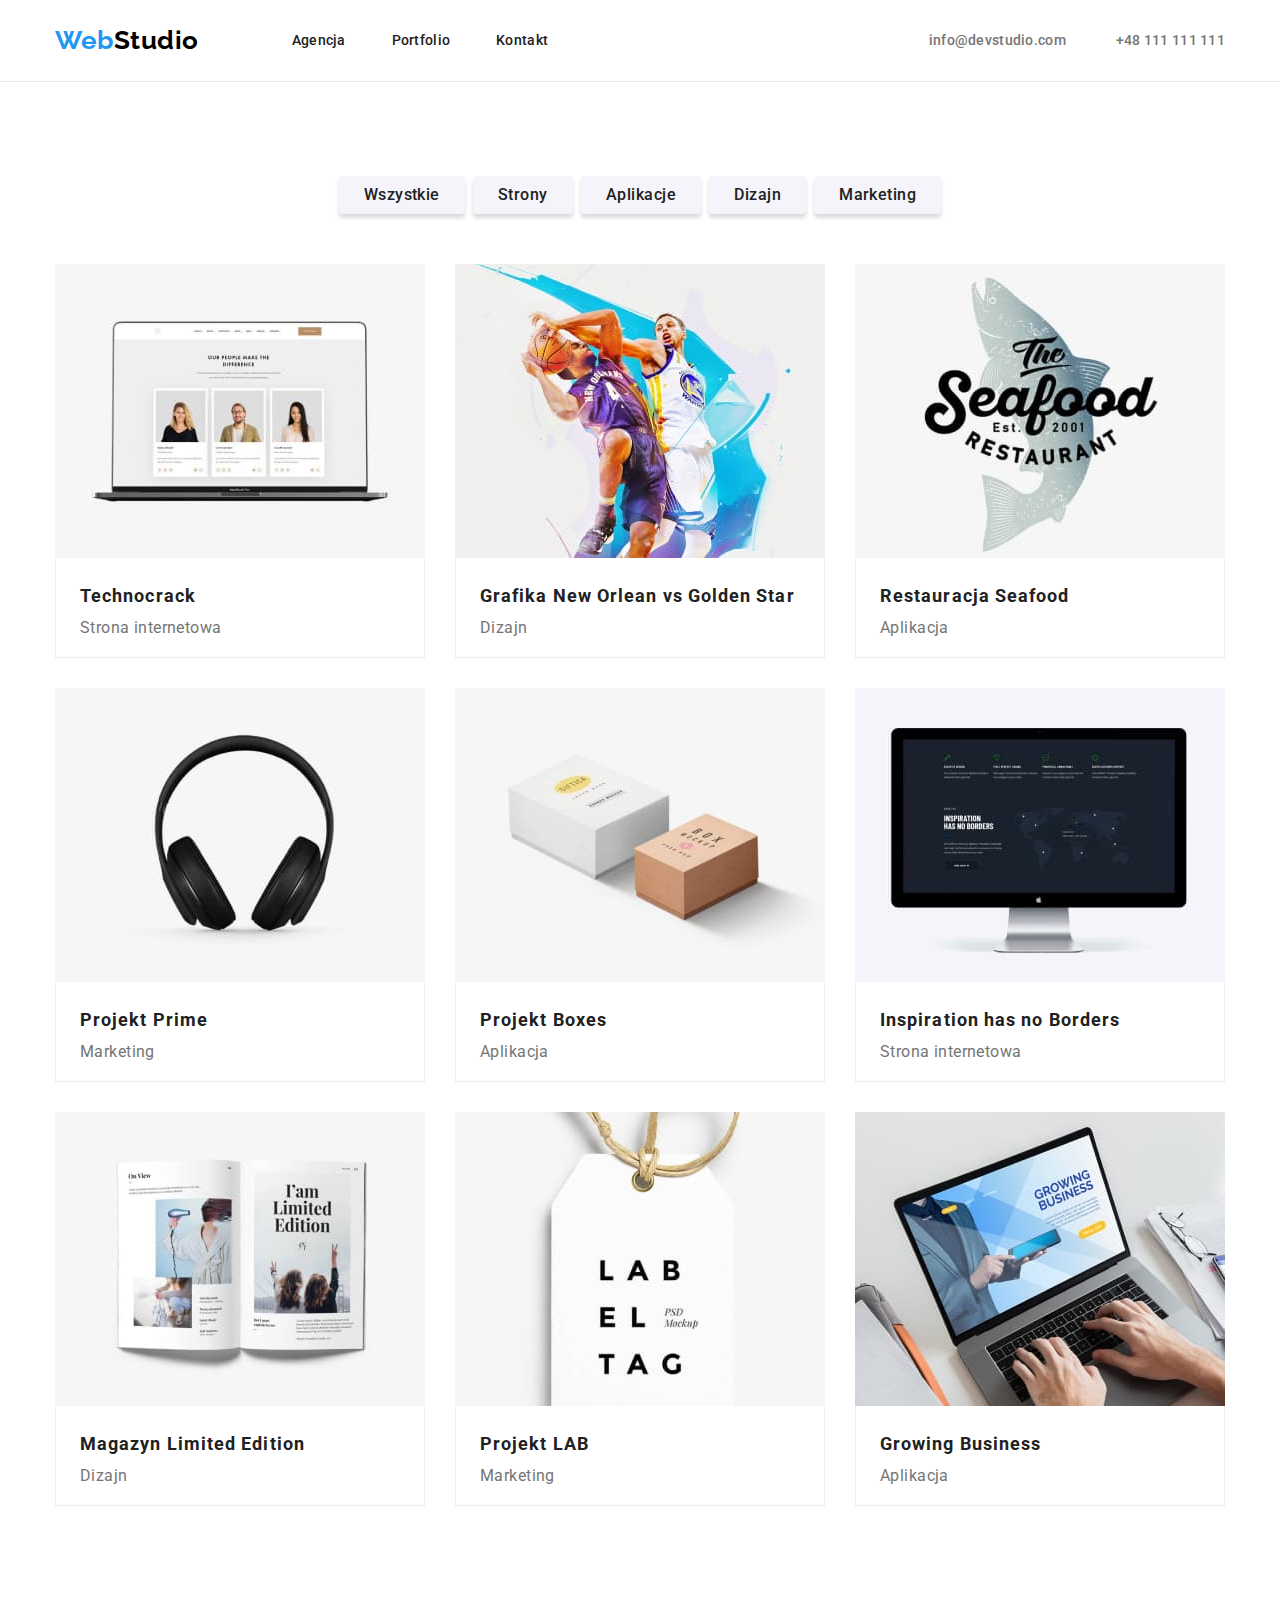
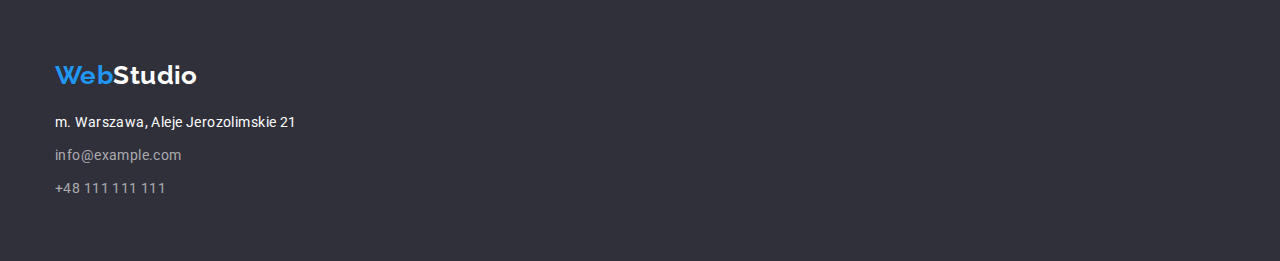
==== portfolio.html @ 5e7fc3d8 "Initial commit" ====
<!DOCTYPE html>
<html lang="en">
  <head>
    <meta charset="UTF-8" />
    <meta http-equiv="X-UA-Compatible" content="IE=edge" />
    <meta name="viewport" content="width=device-width, initial-scale=1.0" />
    <title>Document</title>
    <link
      rel="stylesheet"
      href="https://cdnjs.cloudflare.com/ajax/libs/modern-normalize/2.0.0/modern-normalize.min.css"
      integrity="sha512-4xo8blKMVCiXpTaLzQSLSw3KFOVPWhm/TRtuPVc4WG6kUgjH6J03IBuG7JZPkcWMxJ5huwaBpOpnwYElP/m6wg=="
      crossorigin="anonymous"
      referrerpolicy="no-referrer"
    />
    <link rel="stylesheet" href="./css/styles.css" />
    <link rel="preconnect" href="https://fonts.googleapis.com" />
    <link rel="preconnect" href="https://fonts.gstatic.com" crossorigin />
    <link
      href="https://fonts.googleapis.com/css2?family=Raleway:wght@700&family=Roboto:wght@400;500;700;900&display=swap"
      rel="stylesheet"
    />
  </head>
  <header>
    <div class="container wrapper">
      <nav class="nav">
        <a class="menu-links-web" href="./index.html"
          >Web<span class="menu-links-studio">Studio</span></a
        >
        <ul class="nav-links">
          <li>
            <a class="menu-links" href="./index.html">Agencja</a>
          </li>

          <li><a class="menu-links" href="./portfolio.html">Portfolio</a></li>
          <li><a class="menu-links" href="#">Kontakt</a></li>
        </ul>
      </nav>
      <div class="contact-links">
        <a class="menu-links-mail" href="mailto:info@devstudio.com"
          >info@devstudio.com</a
        >
        <a class="menu-links-phone" href="+48111111111">+48 111 111 111</a>
      </div>
    </div>
  </header>
  <body>
    <main>
      <section class="portfolio-section-position">
        <div class="container">
          <ul class="button-portfolio-position">
            <li>
              <button
                type="button"
                class="button-portfolio button-portfolio-text"
              >
                Wszystkie
              </button>
            </li>
            <li>
              <button
                type="button"
                class="button-portfolio button-portfolio-text"
              >
                Strony
              </button>
            </li>
            <li>
              <button
                type="button"
                class="button-portfolio button-portfolio-text"
              >
                Aplikacje
              </button>
            </li>
            <li>
              <button
                type="button"
                class="button-portfolio button-portfolio-text"
              >
                Dizajn
              </button>
            </li>
            <li>
              <button
                type="button"
                class="button-portfolio button-portfolio-text"
              >
                Marketing
              </button>
            </li>
          </ul>

          <ul class="foto-portfolio-position">
            <li>
              <img
                src="images/portfolio/laptop2.jpg"
                alt="laptop with three people on the screen"
                height="294"
                width="370"
              />
              <div class="foto-portfolio-border">
                <h3 class="portfolio-title">Technocrack</h3>
                <p class="team-title">Strona internetowa</p>
              </div>
            </li>

            <li>
              <img
                src="images/portfolio/nba players.jpg"
                alt="two nba players"
                height="294"
                width="370"
              />
              <div class="foto-portfolio-border">
                <h3 class="portfolio-title">
                  Grafika New Orlean vs Golden Star
                </h3>
                <p class="team-title">Dizajn</p>
              </div>
            </li>

            <li>
              <img
                src="images/portfolio/restaurant banner.jpg"
                alt="Seafood restaurant banner"
                height="294"
                width="370"
              />
              <div class="foto-portfolio-border">
                <h3 class="portfolio-title">Restauracja Seafood</h3>
                <p class="team-title">Aplikacja</p>
              </div>
            </li>

            <li>
              <img
                src="images/portfolio/headphones.jpg"
                alt="black headphones"
                height="294"
                width="370"
              />
              <div class="foto-portfolio-border">
                <h3 class="portfolio-title">Projekt Prime</h3>
                <p class="team-title">Marketing</p>
              </div>
            </li>

            <li>
              <img
                src="images/portfolio/boxes.jpg"
                alt="two small boxes"
                height="294"
                width="370"
              />
              <div class="foto-portfolio-border">
                <h3 class="portfolio-title">Projekt Boxes</h3>
                <p class="team-title">Aplikacja</p>
              </div>
            </li>
            <li>
              <img
                src="images/portfolio/monitor.jpg"
                alt="Apple monitor"
                height="294"
                width="370"
              />
              <div class="foto-portfolio-border">
                <h3 class="portfolio-title">Inspiration has no Borders</h3>
                <p class="team-title">Strona internetowa</p>
              </div>
            </li>

            <li>
              <img
                src="images/portfolio/magazine.jpg"
                alt="magazine"
                height="294"
                width="370"
              />
              <div class="foto-portfolio-border">
                <h3 class="portfolio-title">Magazyn Limited Edition</h3>
                <p class="team-title">Dizajn</p>
              </div>
            </li>

            <li>
              <img
                src="images/portfolio/label tag.jpg"
                alt="label tag"
                height="294"
                width="370"
              />
              <div class="foto-portfolio-border">
                <h3 class="portfolio-title">Projekt LAB</h3>
                <p class="team-title">Marketing</p>
              </div>
            </li>

            <li>
              <img
                src="images/portfolio/laptop.jpg"
                alt="hands on laptop keyboard"
                height="294"
                width="370"
              />
              <div class="foto-portfolio-border">
                <h3 class="portfolio-title">Growing Business</h3>
                <p class="team-title">Aplikacja</p>
              </div>
            </li>
          </ul>
        </div>
      </section>
    </main>
    <footer class="footer">
      <div class="container">
        <a href="./index.html" class="footer-links-web"
          ><span>Web</span><span class="footer-links-studio">Studio</span></a
        >

        <address style="margin-top: 20px">
          <ul>
            <li class="footer-address-position">
              <a
                class="footer-links-address"
                href="https://goo.gl/maps/C1Bpa69maWxQz2SX8"
                target="_blank"
                >m. Warszawa, Aleje Jerozolimskie 21</a
              >
            </li>

            <li class="footer-address-position">
              <a class="footer-links-mail" href="mailto:info@example.com"
                >info@example.com</a
              >
            </li>
            <li class="footer-address-position">
              <a class="footer-links-phone" href="tel:+48111111111"
                >+48 111 111 111</a
              >
            </li>
          </ul>
        </address>
      </div>
    </footer>
  </body>
</html>
---- css/styles.css ----
* {
  box-sizing: border-box;

  margin: 0;
  padding: 0;
}

:root {
  --background-color: #ffffff;
  --background-color-header: #2f303a;
  --background-color-team: #f5f4fa;
  --color-text-first: #212121;
  --color-text-second: #757575;
  --color-text-third: #ffffff;
  --color-link-first: #2196f3;
  --color-link-second: #000000;
  --color-helper-text: #8e8f99;
  --border-color: #ececec;
  --border-color-2: #eeeeee;
  --footer-text-color: rgba(255, 255, 255, 0.6);
  --font-primary: Roboto, sans-serif;
  --font-secondary: Raleway, sans-serif;
}
body {
  background-color: var(--background-color);
  font-family: var(--font-primary);
  font-size: 14px;
  color: var(--font-primary);
  letter-spacing: 0.03em;
}
header {
  border-bottom: solid 1px;
  border-color: var(--border-color);
}
h1,
h2,
h3,
h4,
h5,
h6,
p {
  margin: 0;
}
a {
  text-decoration: none;
  font-style: normal;
}
ul {
  list-style: none;
  padding-left: 0;
  margin: 0;
}

.menu-links-web {
  font-family: var(--font-secondary);
  font-weight: 700;
  font-size: 26px;
  line-height: 1.2;
  letter-spacing: 0.02em;

  color: var(--color-link-first);
}

.menu-links-studio {
  letter-spacing: 0.02em;
  color: var(--color-link-second);
}
.menu-links {
  font-weight: 500;
  font-size: 14px;
  line-height: 1.14;
  letter-spacing: 0.02em;
  color: var(--color-text-first);
}
.menu-links:focus,
.menu-links:hover {
  color: var(--color-link-first);
}

.menu-links-mail {
  font-weight: 500;
  font-size: 14px;
  line-height: 1.14;
  letter-spacing: 0.02em;

  color: var(--color-text-second);
}
.menu-links-mail:hover,
.menu-links-mail:focus {
  color: var(--color-link-first);
}
.menu-links-phone {
  font-weight: 500;
  font-size: 14px;
  line-height: 1.14;
  letter-spacing: 0.02em;

  color: var(--color-text-second);
}
.menu-links-phone:focus,
.menu-links-phone:hover {
  color: var(--color-link-first);
}
.header-main {
  background: var(--background-color-header);
  padding: 200px 0;
  text-align: center;
}
.team-section-background {
  background: var(--background-color-team);
}
.header-h1 {
  font-weight: 900;
  font-size: 44px;
  line-height: 1.36;
  letter-spacing: 0.06em;
  text-align: center;
  text-transform: uppercase;
  width: 696px;

  margin: 0 auto;
  margin-bottom: 30px;
  color: var(--color-text-third);
}

.button-studio {
  background: var(--color-link-first);
  box-shadow: 0px 4px 4px rgba(0, 0, 0, 0.15);
  font-weight: 700;
  font-size: 16px;
  line-height: 1.88;

  letter-spacing: 0.06em;
  min-width: 200px;
  border: none;
  border-radius: 4px;
  padding: 10px 42px;
  font-family: var(--font-primary);
  color: var(--color-text-third);

  text-align: center;
}
.button-studio-text {
  font-weight: 700;
  font-size: 16px;
  line-height: 1.88;
  letter-spacing: 0.06em;
  font-family: var(--font-primary);
  color: var(--color-text-third);
  cursor: pointer;
  text-align: center;
}

.lorem-section {
  padding-top: 94px;
}
.lorem-list {
  display: flex;
  gap: 30px;
}

.lorem-ipsum-h2 {
  font-weight: 700;
  font-size: 14px;
  line-height: 1.14;
  color: var(--color-text-first);
  letter-spacing: 0.03em;
  margin-bottom: 10px;
}
.lorem-ipsum-text {
  font-weight: 400;
  line-height: 1.7;
  color: var(--color-text-second);
  letter-spacing: 0.03em;
}
.header-h2 {
  font-weight: 700;
  font-size: 36px;
  line-height: 1.19;
  letter-spacing: 0.03em;
  color: var(--color-text-first);

  text-align: center;
  margin-bottom: 50px;
  justify-content: center;
}
.foto-section {
  display: flex;

  gap: 30px;
}

.padding-section {
  padding-top: 94px;
  padding-bottom: 94px;
}
.header-team {
  font-size: 36px;
  line-height: 1.19;
  letter-spacing: 0.03em;
  text-align: center;

  margin-bottom: 50px;
  justify-content: center;
  color: var(--color-text-first);
}
.header-h3 {
  font-family: "Roboto";
  font-style: normal;
  font-weight: 500;
  font-size: 16px;
  line-height: 1.19;
  text-align: center;
  letter-spacing: 0.03em;

  margin-bottom: 10px;
  color: var(--color-text-first);
}
.team-title {
  font-weight: 400;
  font-size: 16px;
  line-height: 1.19;

  color: var(--color-text-second);
}
.team-tittle-padding {
  padding: 30px 0;
}

.foto-team-section {
  text-align: center;
  background-color: var(--background-color);
  box-shadow: 0px 1px 3px rgba(0, 0, 0, 0.12), 0px 1px 1px rgba(0, 0, 0, 0.14),
    0px 2px 1px rgba(0, 0, 0, 0.2);
  border-radius: 0px 0px 4px 4px;
}
.footer {
  background: var(--background-color-header);
  padding: 60px 0;
}

.footer-links-webstudio {
  padding-bottom: 20px;
}
.footer-links-web {
  font-family: var(--font-secondary);

  font-weight: 700;
  font-size: 26px;
  line-height: 1.19;
  color: var(--color-link-first);
}
.footer-links-studio {
  color: var(--color-text-third);
}

.footer-address-block {
  padding-top: 20px;
  padding-bottom: 60px;
}
.footer-address-position:not(:last-child) {
  margin-bottom: 9px;
}
.footer-links-address {
  font-weight: 400;

  line-height: 1.71;

  color: var(--color-text-third);
}
.footer-links-address:focus,
.footer-links-mail {
  font-weight: 400;

  line-height: 1.71;

  color: var(--footer-text-color);
}
.footer-links-mail:focus,
.footer-links-phone {
  font-weight: 400;

  line-height: 1.71;

  color: var(--footer-text-color);
}

/*style dla portfolio*/

.portfolio-title {
  font-family: var(--font-primary);
  font-style: normal;
  font-weight: 700;
  font-size: 18px;
  line-height: 2;
  letter-spacing: 0.06em;
  margin-bottom: 4px;
  color: var(--color-text-first);
}
.portfolio-text {
  font-family: var(--font-primary);
  font-style: normal;
  font-weight: 400;
  font-size: 16px;
  line-height: 1.88;
  letter-spacing: 0.03em;
  color: var(--color-text-second);
}
.button-portfolio {
  background: var(--background-color-team);
  box-shadow: 0px 4px 4px rgba(0, 0, 0, 0.15);
  border-radius: 4px;
  padding: 6px 25px;
  border-style: none;
}
.button-portfolio-text {
  font-weight: 500;
  font-size: 16px;
  line-height: 1.62;
  letter-spacing: 0.03em;
  font-family: var(--font-primary);
  color: var(--color-text-first);
  cursor: pointer;
}
.button-portfolio:focus,
.button-portfolio:hover {
  background: var(--color-link-first);
  color: var(--color-text-third);
  cursor: pointer;
  box-shadow: 0px 3px 1px rgba(0, 0, 0, 0.1), 0px 1px 2px rgba(0, 0, 0, 0.08),
    0px 2px 2px rgba(0, 0, 0, 0.12);
  border-radius: 4px;
}
.button-portfolio-position {
  display: flex;
  gap: 8px;
  justify-content: center;

  margin-bottom: 50px;
}

.foto-portfolio-position {
  display: flex;

  flex-wrap: wrap;
  gap: 30px;
}
.foto-portfolio-border {
  border: solid 1px;
  border-color: var(--border-color-2);
  border-top: 0;
  padding: 20px 24px;
}
.portfolio-section-position {
  padding-top: 94px;
  padding-bottom: 94px;
}

/* Style do układania*/

.container {
  width: 1200px;
  margin: 0 auto;
  padding: 0 15px;
}

.section {
  padding-top: 94px;
  padding-bottom: 94px;
}
.wrapper {
  display: flex;

  align-items: center;
}
.nav {
  align-items: center;
  list-style-type: none;
  gap: 93px;
  display: flex;
  padding-top: 25px;
  padding-bottom: 25px;
}

.nav-links {
  display: flex;
  list-style-type: none;
  justify-content: space-between;
  gap: 46px;
}
.contact-links {
  list-style-type: none;

  display: flex;
  gap: 50px;
  margin-left: auto;
  color: var(--color-text-second);
}
img {
  display: block;
  max-width: 100%;
  height: auto;
}
button {
  display: inline-block;
  cursor: pointer;
  border: none;
  border-radius: 4px;
}
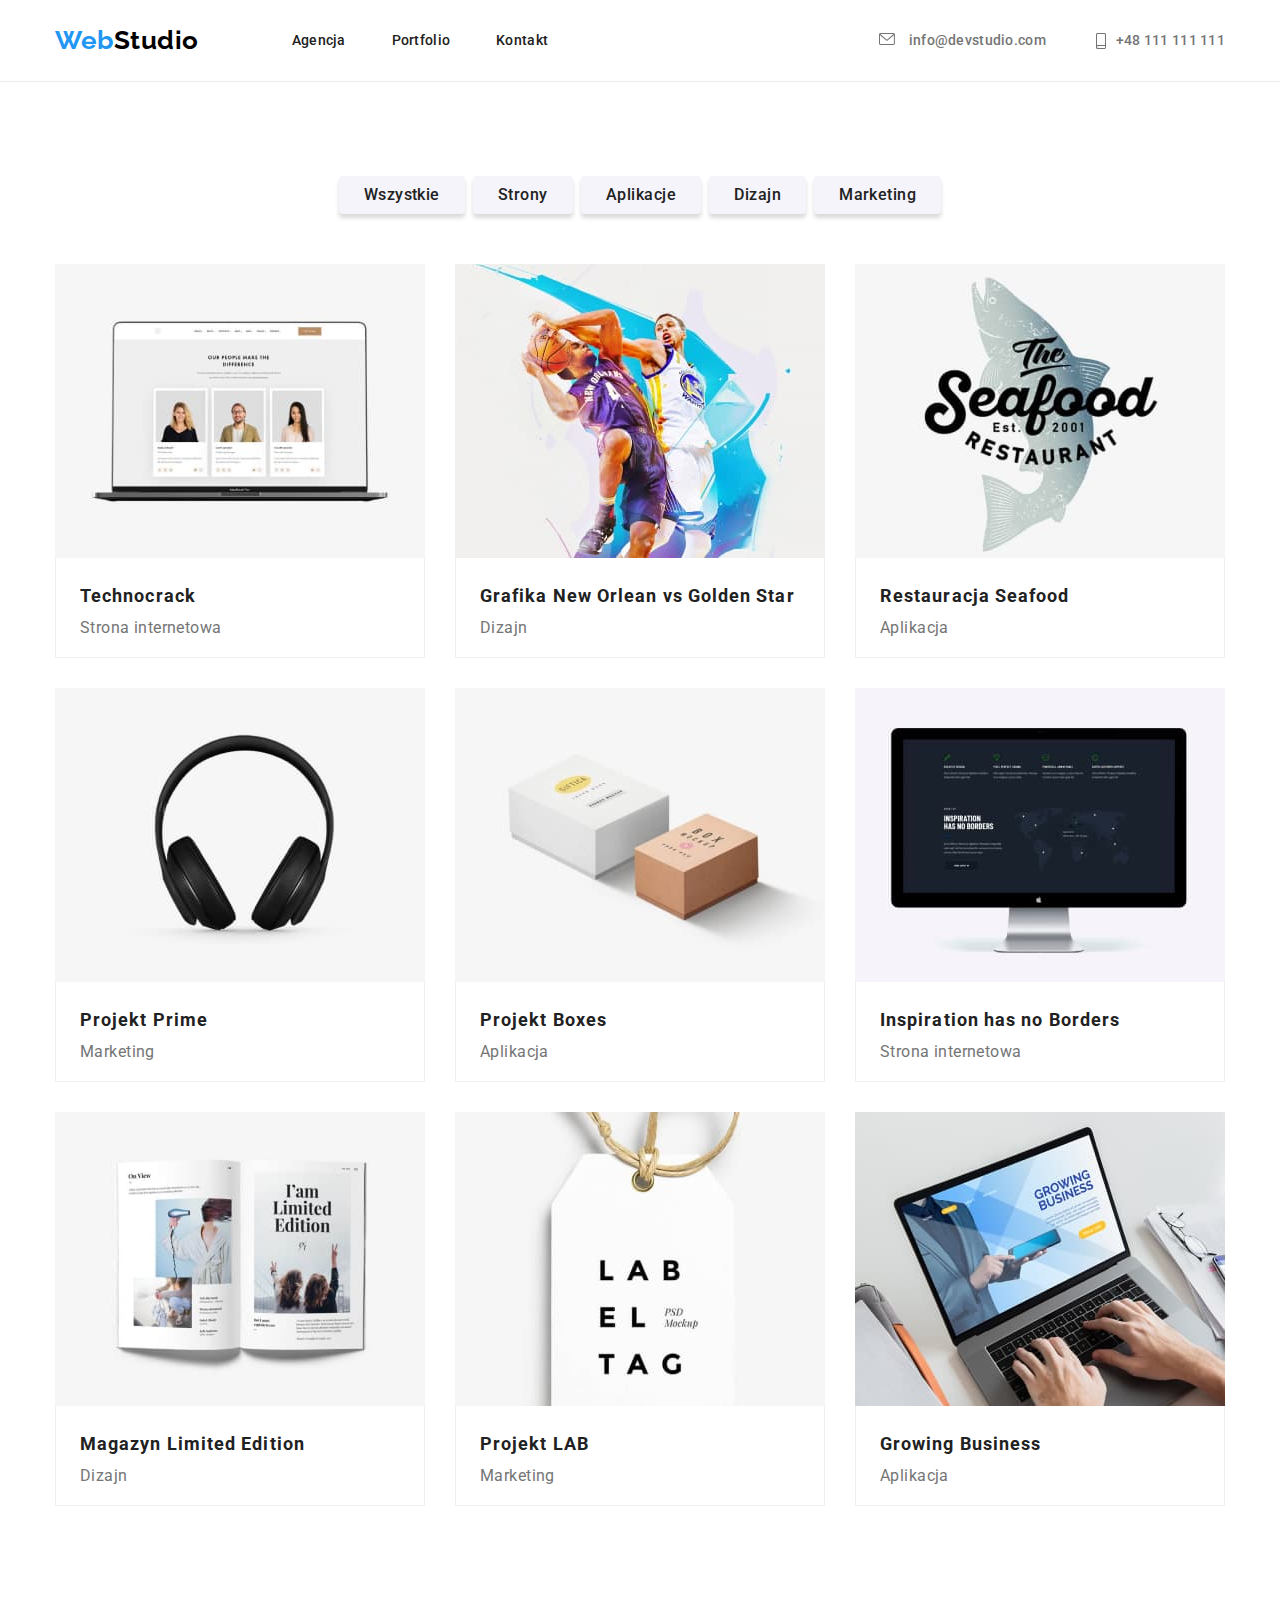
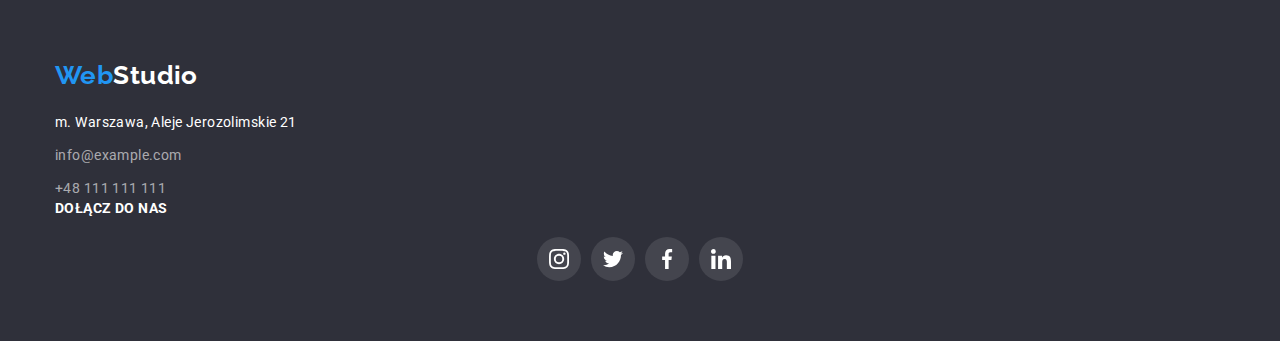
==== commit 8c9dbfe2: "goit-markup-hw-04" ====
--- a/portfolio.html
+++ b/portfolio.html
@@ -36,10 +36,18 @@
         </ul>
       </nav>
       <div class="contact-links">
-        <a class="menu-links-mail" href="mailto:info@devstudio.com"
-          >info@devstudio.com</a
+        <a class="menu-links-mail" href="mailto:info@devstudio.com">
+          <svg class="menu-icon" width="16" height="12">
+            <use href="./images/icons.svg#icon-envelope"></use>
+          </svg>
+          info@devstudio.com</a
         >
-        <a class="menu-links-phone" href="+48111111111">+48 111 111 111</a>
+        <a class="menu-links-phone" href="+48111111111">
+          <svg class="menu-icon" width="10" height="16">
+            <use href="./images/icons.svg#icon-smartphone"></use>
+          </svg>
+          +48 111 111 111</a
+        >
       </div>
     </div>
   </header>
@@ -214,33 +222,69 @@
     </main>
     <footer class="footer">
       <div class="container">
-        <a href="./index.html" class="footer-links-web"
-          ><span>Web</span><span class="footer-links-studio">Studio</span></a
-        >
-
-        <address style="margin-top: 20px">
-          <ul>
-            <li class="footer-address-position">
-              <a
-                class="footer-links-address"
-                href="https://goo.gl/maps/C1Bpa69maWxQz2SX8"
-                target="_blank"
-                >m. Warszawa, Aleje Jerozolimskie 21</a
-              >
-            </li>
-
-            <li class="footer-address-position">
-              <a class="footer-links-mail" href="mailto:info@example.com"
-                >info@example.com</a
-              >
-            </li>
-            <li class="footer-address-position">
-              <a class="footer-links-phone" href="tel:+48111111111"
-                >+48 111 111 111</a
-              >
+        <div>
+          <a href="./index.html" class="footer-links-web"
+            ><span>Web</span><span class="footer-links-studio">Studio</span></a
+          >
+
+          <address style="margin-top: 20px">
+            <ul>
+              <li class="footer-address-position">
+                <a
+                  class="footer-links-address"
+                  href="https://goo.gl/maps/C1Bpa69maWxQz2SX8"
+                  target="_blank"
+                  >m. Warszawa, Aleje Jerozolimskie 21</a
+                >
+              </li>
+
+              <li class="footer-address-position">
+                <a class="footer-links-mail" href="mailto:info@example.com"
+                  >info@example.com</a
+                >
+              </li>
+              <li class="footer-address-position">
+                <a class="footer-links-phone" href="tel:+48111111111"
+                  >+48 111 111 111</a
+                >
+              </li>
+            </ul>
+          </address>
+        </div>
+
+        <div>
+          <h3 class="footer-header-h3">DOŁĄCZ DO NAS</h3>
+          <ul class="footer-joinus">
+            <li class="footer-social-icon-item">
+              <a class="footer-social-link" href="">
+                <svg class="footer-social-icon" width="20" height="20">
+                  <use href="./images/icons.svg#icon-instagram-2"></use>
+                </svg>
+              </a>
+            </li>
+            <li class="footer-social-icon-item">
+              <a class="footer-social-link" href="">
+                <svg class="footer-social-icon" width="20" height="20">
+                  <use href="./images/icons.svg#icon-twitter-1"></use>
+                </svg>
+              </a>
+            </li>
+            <li class="footer-social-icon-item">
+              <a class="footer-social-link" href="">
+                <svg class="footer-social-icon" width="20" height="20">
+                  <use href="./images/icons.svg#icon-facebook-1"></use>
+                </svg>
+              </a>
+            </li>
+            <li class="footer-social-icon-item">
+              <a class="footer-social-link" href="">
+                <svg class="footer-social-icon" width="20" height="20">
+                  <use href="./images/icons.svg#icon-linkedin-1"></use>
+                </svg>
+              </a>
             </li>
           </ul>
-        </address>
+        </div>
       </div>
     </footer>
   </body>
--- a/css/styles.css
+++ b/css/styles.css
@@ -17,10 +17,12 @@
   --color-helper-text: #8e8f99;
   --border-color: #ececec;
   --border-color-2: #eeeeee;
+  --icon-fill-color: #afb1b8;
   --footer-text-color: rgba(255, 255, 255, 0.6);
   --font-primary: Roboto, sans-serif;
   --font-secondary: Raleway, sans-serif;
 }
+
 body {
   background-color: var(--background-color);
   font-family: var(--font-primary);
@@ -94,17 +96,36 @@
   font-size: 14px;
   line-height: 1.14;
   letter-spacing: 0.02em;
-
   color: var(--color-text-second);
+  display: flex;
+  align-items: center;
 }
 .menu-links-phone:focus,
 .menu-links-phone:hover {
   color: var(--color-link-first);
 }
+
+.menu-icon {
+  fill: currentColor;
+  margin-right: 10px;
+}
 .header-main {
   background: var(--background-color-header);
+
+  text-align: center;
+
+  background-image: linear-gradient(
+      to right,
+      rgba(47, 48, 58, 0.4),
+      rgba(47, 48, 58, 0.4)
+    ),
+    url(../images/header-photo.jpg);
+  background-position: center;
+  background-size: cover;
   padding: 200px 0;
-  text-align: center;
+  max-width: 1600px;
+  height: 600px;
+  margin: 0 auto;
 }
 .team-section-background {
   background: var(--background-color-team);
@@ -166,6 +187,7 @@
   color: var(--color-text-first);
   letter-spacing: 0.03em;
   margin-bottom: 10px;
+  margin-top: 30px;
 }
 .lorem-ipsum-text {
   font-weight: 400;
@@ -173,6 +195,16 @@
   color: var(--color-text-second);
   letter-spacing: 0.03em;
 }
+.lorem-ipsum-div-icon {
+  width: 270px;
+  height: 120px;
+  background-color: var(--background-color-team);
+  border-radius: 4px;
+  display: flex;
+  align-items: center;
+  justify-content: center;
+}
+
 .header-h2 {
   font-weight: 700;
   font-size: 36px;
@@ -227,6 +259,38 @@
   padding: 30px 0;
 }
 
+.team-social-media {
+  display: flex;
+  justify-content: center;
+  align-items: center;
+  margin-top: 16px;
+}
+
+.team-social-icon {
+  width: 44px;
+  height: 44px;
+  margin-right: 10px;
+}
+.fteam-social-icon:last-child {
+  margin-right: 0;
+}
+
+.team-social-link {
+  fill: var(--icon-fill-color);
+  width: 100%;
+  height: 100%;
+  display: flex;
+  align-items: center;
+  justify-content: center;
+}
+
+.team-social-link:hover,
+.team-social-link:focus {
+  background-color: var(--color-link-first);
+  border-radius: 50%;
+  fill: var(--color-text-third);
+}
+
 .foto-team-section {
   text-align: center;
   background-color: var(--background-color);
@@ -234,11 +298,67 @@
     0px 2px 1px rgba(0, 0, 0, 0.2);
   border-radius: 0px 0px 4px 4px;
 }
+
+/* Klienci*/
+
+.client-section {
+  padding-top: 94px;
+  padding-bottom: 94px;
+}
+
+.clients-list {
+  display: flex;
+  align-items: center;
+  justify-content: center;
+}
+.header-clients {
+  font-weight: 700;
+  font-size: 36px;
+  line-height: 1.17;
+  text-align: center;
+  letter-spacing: 0.03em;
+  margin-bottom: 50px;
+}
+.client-link {
+  width: 170px;
+  height: 92px;
+  border: 1px solid currentColor;
+  color: var(--icon-fill-color);
+  fill: currentColor;
+  border-radius: 4px;
+  text-align: center;
+  display: flex;
+  align-items: center;
+  justify-content: center;
+}
+.client-item {
+  margin-right: 30px;
+}
+.client-item:last-child {
+  margin-right: 0;
+}
+.client-link:hover,
+.client-link:focus {
+  border-color: var(--color-link-first);
+  fill: var(--color-link-first);
+}
+
+/* Stopka*/
+
 .footer {
   background: var(--background-color-header);
   padding: 60px 0;
 }
 
+.footer-header-h3 {
+  font-weight: 700;
+  font-size: 14px;
+  line-height: 1.14;
+  letter-spacing: 0.03em;
+  text-transform: uppercase;
+
+  color: var(--color-text-third);
+}
 .footer-links-webstudio {
   padding-bottom: 20px;
 }
@@ -253,7 +373,29 @@
 .footer-links-studio {
   color: var(--color-text-third);
 }
-
+.footer-social-link {
+  fill: var(--background-color);
+  background-color: rgba(255, 255, 255, 0.1);
+  border-radius: 50%;
+  width: 100%;
+  height: 100%;
+  display: flex;
+  align-items: center;
+  justify-content: center;
+}
+.footer-social-link:hover,
+.footer-social-link:focus {
+  background-color: var(--color-link-first);
+  border-radius: 50%;
+}
+.footer-social-icon-item {
+  width: 44px;
+  height: 44px;
+  margin-right: 10px;
+}
+.footer-social-icon-item:last-child {
+  margin-right: 0;
+}
 .footer-address-block {
   padding-top: 20px;
   padding-bottom: 60px;
@@ -285,6 +427,20 @@
   color: var(--footer-text-color);
 }
 
+.footer-joinus {
+  margin-top: 20px;
+  display: flex;
+  align-items: center;
+  justify-content: center;
+}
+.footer-social-icon-item {
+  width: 44px;
+  height: 44px;
+  margin-right: 10px;
+}
+.footer-social-icon-item:last-child {
+  margin-right: 0;
+}
 /*style dla portfolio*/
 
 .portfolio-title {
@@ -407,3 +563,21 @@
   border: none;
   border-radius: 4px;
 }
+
+/*nie wiem po co to*/
+
+.visually-hidden {
+  position: absolute;
+  width: 1px;
+  height: 1px;
+  margin: -1px;
+  border: 0;
+  padding: 0;
+
+  white-space: nowrap;
+  clip-path: inset(100%);
+  clip: rect(0 0 0 0);
+  overflow: hidden;
+}
+
+/* */
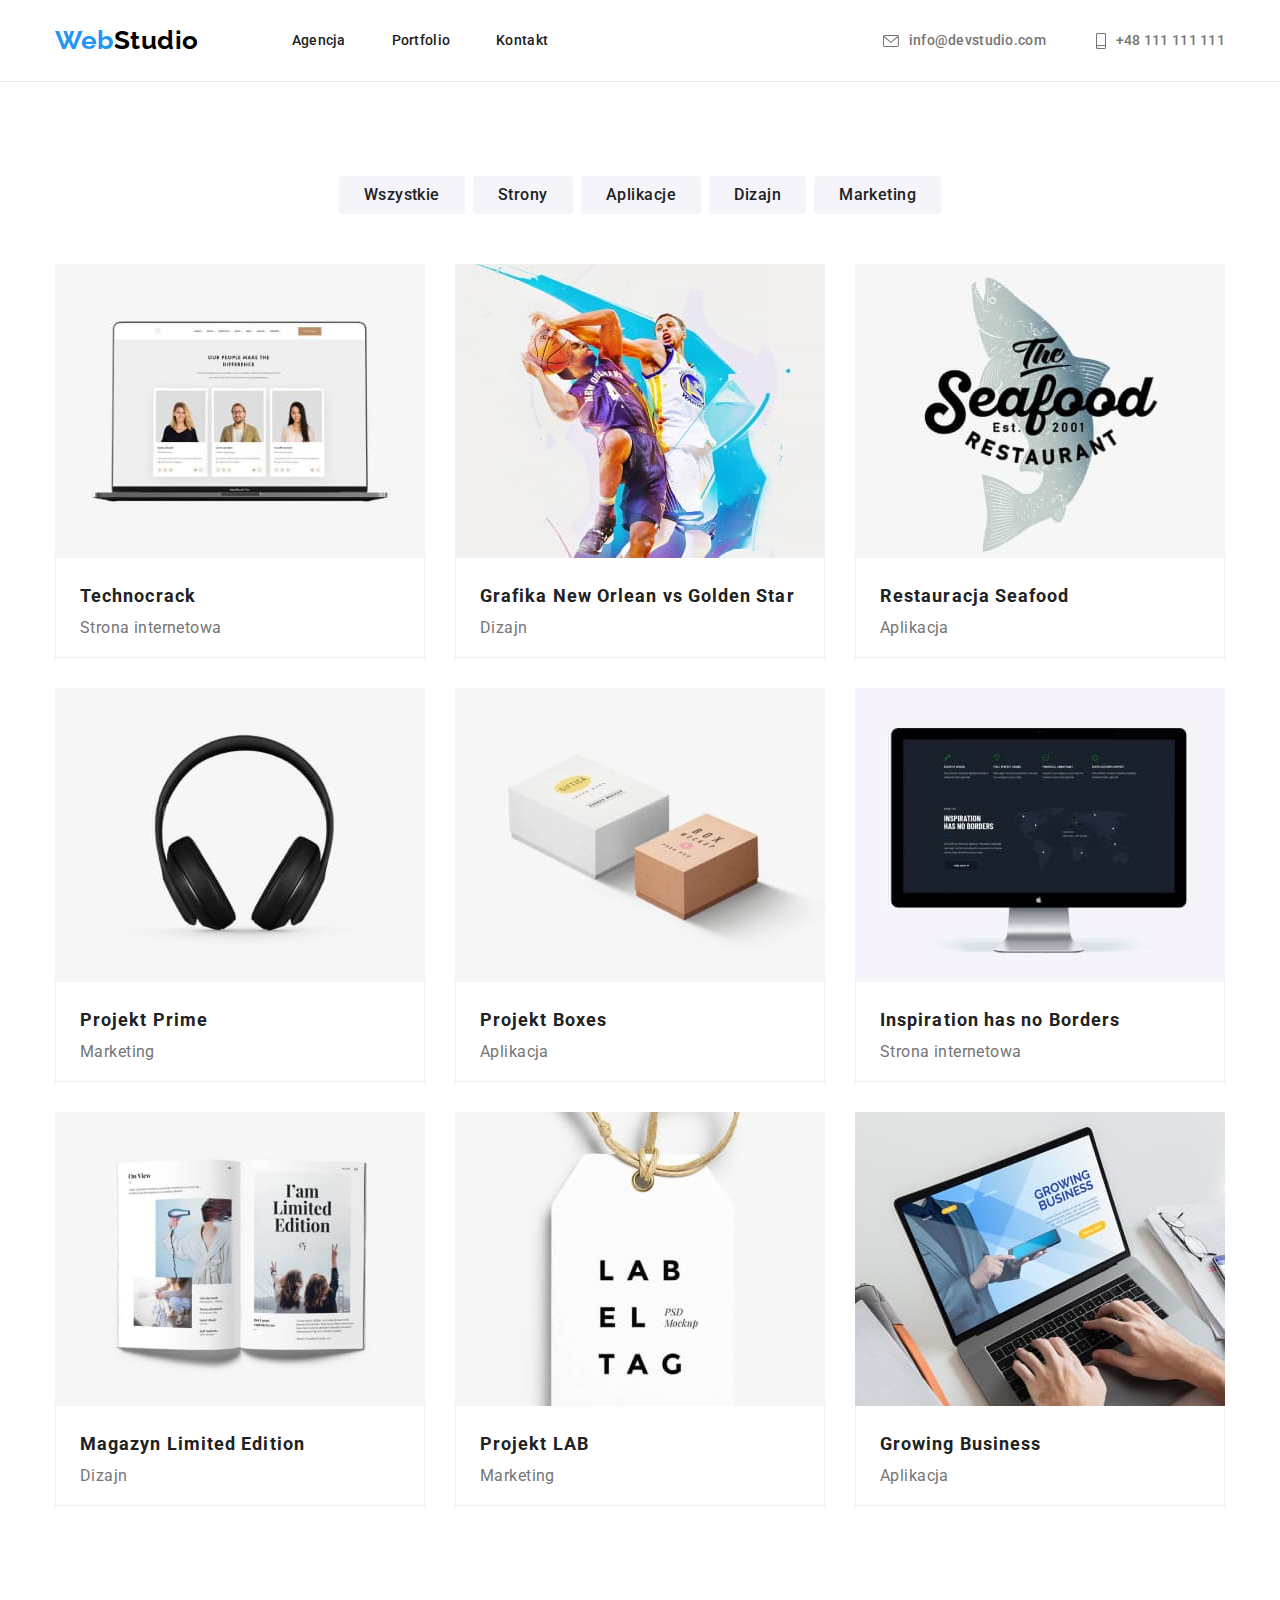
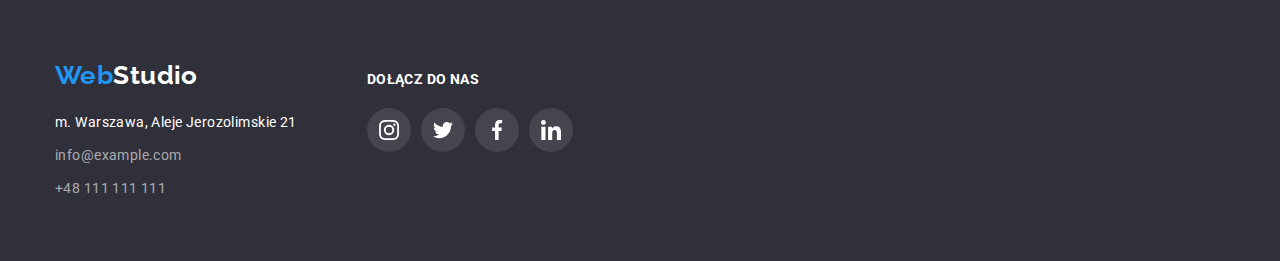
==== commit e3b481b1: "goit-markup-hw-04" ====
--- a/portfolio.html
+++ b/portfolio.html
@@ -100,128 +100,146 @@
 
           <ul class="foto-portfolio-position">
             <li>
-              <img
-                src="images/portfolio/laptop2.jpg"
-                alt="laptop with three people on the screen"
-                height="294"
-                width="370"
-              />
-              <div class="foto-portfolio-border">
-                <h3 class="portfolio-title">Technocrack</h3>
-                <p class="team-title">Strona internetowa</p>
-              </div>
-            </li>
-
-            <li>
-              <img
-                src="images/portfolio/nba players.jpg"
-                alt="two nba players"
-                height="294"
-                width="370"
-              />
-              <div class="foto-portfolio-border">
-                <h3 class="portfolio-title">
-                  Grafika New Orlean vs Golden Star
-                </h3>
-                <p class="team-title">Dizajn</p>
-              </div>
-            </li>
-
-            <li>
-              <img
-                src="images/portfolio/restaurant banner.jpg"
-                alt="Seafood restaurant banner"
-                height="294"
-                width="370"
-              />
-              <div class="foto-portfolio-border">
-                <h3 class="portfolio-title">Restauracja Seafood</h3>
-                <p class="team-title">Aplikacja</p>
-              </div>
-            </li>
-
-            <li>
-              <img
-                src="images/portfolio/headphones.jpg"
-                alt="black headphones"
-                height="294"
-                width="370"
-              />
-              <div class="foto-portfolio-border">
-                <h3 class="portfolio-title">Projekt Prime</h3>
-                <p class="team-title">Marketing</p>
-              </div>
-            </li>
-
-            <li>
-              <img
-                src="images/portfolio/boxes.jpg"
-                alt="two small boxes"
-                height="294"
-                width="370"
-              />
-              <div class="foto-portfolio-border">
-                <h3 class="portfolio-title">Projekt Boxes</h3>
-                <p class="team-title">Aplikacja</p>
-              </div>
-            </li>
-            <li>
-              <img
-                src="images/portfolio/monitor.jpg"
-                alt="Apple monitor"
-                height="294"
-                width="370"
-              />
-              <div class="foto-portfolio-border">
-                <h3 class="portfolio-title">Inspiration has no Borders</h3>
-                <p class="team-title">Strona internetowa</p>
-              </div>
-            </li>
-
-            <li>
-              <img
-                src="images/portfolio/magazine.jpg"
-                alt="magazine"
-                height="294"
-                width="370"
-              />
-              <div class="foto-portfolio-border">
-                <h3 class="portfolio-title">Magazyn Limited Edition</h3>
-                <p class="team-title">Dizajn</p>
-              </div>
-            </li>
-
-            <li>
-              <img
-                src="images/portfolio/label tag.jpg"
-                alt="label tag"
-                height="294"
-                width="370"
-              />
-              <div class="foto-portfolio-border">
-                <h3 class="portfolio-title">Projekt LAB</h3>
-                <p class="team-title">Marketing</p>
-              </div>
-            </li>
-
-            <li>
-              <img
-                src="images/portfolio/laptop.jpg"
-                alt="hands on laptop keyboard"
-                height="294"
-                width="370"
-              />
-              <div class="foto-portfolio-border">
-                <h3 class="portfolio-title">Growing Business</h3>
-                <p class="team-title">Aplikacja</p>
-              </div>
+              <a class="portfolio-foto" href="#">
+                <img
+                  src="images/portfolio/laptop2.jpg"
+                  alt="laptop with three people on the screen"
+                  height="294"
+                  width="370"
+                />
+                <div class="foto-portfolio-border">
+                  <h3 class="portfolio-title">Technocrack</h3>
+                  <p class="team-title">Strona internetowa</p>
+                </div></a
+              >
+            </li>
+
+            <li>
+              <a class="portfolio-foto" href="#">
+                <img
+                  src="images/portfolio/nba players.jpg"
+                  alt="two nba players"
+                  height="294"
+                  width="370"
+                />
+                <div class="foto-portfolio-border">
+                  <h3 class="portfolio-title">
+                    Grafika New Orlean vs Golden Star
+                  </h3>
+                  <p class="team-title">Dizajn</p>
+                </div></a
+              >
+            </li>
+
+            <li>
+              <a class="portfolio-foto" href="#">
+                <img
+                  src="images/portfolio/restaurant banner.jpg"
+                  alt="Seafood restaurant banner"
+                  height="294"
+                  width="370"
+                />
+                <div class="foto-portfolio-border">
+                  <h3 class="portfolio-title">Restauracja Seafood</h3>
+                  <p class="team-title">Aplikacja</p>
+                </div></a
+              >
+            </li>
+
+            <li>
+              <a class="portfolio-foto" href="#">
+                <img
+                  src="images/portfolio/headphones.jpg"
+                  alt="black headphones"
+                  height="294"
+                  width="370"
+                />
+                <div class="foto-portfolio-border">
+                  <h3 class="portfolio-title">Projekt Prime</h3>
+                  <p class="team-title">Marketing</p>
+                </div></a
+              >
+            </li>
+
+            <li>
+              <a class="portfolio-foto" href="#">
+                <img
+                  src="images/portfolio/boxes.jpg"
+                  alt="two small boxes"
+                  height="294"
+                  width="370"
+                />
+                <div class="foto-portfolio-border">
+                  <h3 class="portfolio-title">Projekt Boxes</h3>
+                  <p class="team-title">Aplikacja</p>
+                </div></a
+              >
+            </li>
+            <li>
+              <a class="portfolio-foto" href="#">
+                <img
+                  src="images/portfolio/monitor.jpg"
+                  alt="Apple monitor"
+                  height="294"
+                  width="370"
+                />
+                <div class="foto-portfolio-border">
+                  <h3 class="portfolio-title">Inspiration has no Borders</h3>
+                  <p class="team-title">Strona internetowa</p>
+                </div></a
+              >
+            </li>
+
+            <li>
+              <a class="portfolio-foto" href="#">
+                <img
+                  src="images/portfolio/magazine.jpg"
+                  alt="magazine"
+                  height="294"
+                  width="370"
+                />
+                <div class="foto-portfolio-border">
+                  <h3 class="portfolio-title">Magazyn Limited Edition</h3>
+                  <p class="team-title">Dizajn</p>
+                </div></a
+              >
+            </li>
+
+            <li>
+              <a class="portfolio-foto" href="#">
+                <img
+                  src="images/portfolio/label tag.jpg"
+                  alt="label tag"
+                  height="294"
+                  width="370"
+                />
+                <div class="foto-portfolio-border">
+                  <h3 class="portfolio-title">Projekt LAB</h3>
+                  <p class="team-title">Marketing</p>
+                </div></a
+              >
+            </li>
+
+            <li>
+              <a class="portfolio-foto" href="#">
+                <img
+                  src="images/portfolio/laptop.jpg"
+                  alt="hands on laptop keyboard"
+                  height="294"
+                  width="370"
+                />
+                <div class="foto-portfolio-border">
+                  <h3 class="portfolio-title">Growing Business</h3>
+                  <p class="team-title">Aplikacja</p>
+                </div></a
+              >
             </li>
           </ul>
         </div>
       </section>
     </main>
     <footer class="footer">
-      <div class="container">
+      <div class="container footer-wrap">
         <div>
           <a href="./index.html" class="footer-links-web"
             ><span>Web</span><span class="footer-links-studio">Studio</span></a
@@ -252,8 +270,8 @@
           </address>
         </div>
 
-        <div>
-          <h3 class="footer-header-h3">DOŁĄCZ DO NAS</h3>
+        <div class="div-joinus">
+          <p class="footer-header">DOŁĄCZ DO NAS</p>
           <ul class="footer-joinus">
             <li class="footer-social-icon-item">
               <a class="footer-social-link" href="">
--- a/css/styles.css
+++ b/css/styles.css
@@ -84,8 +84,9 @@
   font-size: 14px;
   line-height: 1.14;
   letter-spacing: 0.02em;
-
   color: var(--color-text-second);
+  display: flex;
+  align-items: center;
 }
 .menu-links-mail:hover,
 .menu-links-mail:focus {
@@ -111,9 +112,7 @@
 }
 .header-main {
   background: var(--background-color-header);
-
-  text-align: center;
-
+  text-align: center;
   background-image: linear-gradient(
       to right,
       rgba(47, 48, 58, 0.4),
@@ -122,6 +121,7 @@
     url(../images/header-photo.jpg);
   background-position: center;
   background-size: cover;
+  background-repeat: no-repeat;
   padding: 200px 0;
   max-width: 1600px;
   height: 600px;
@@ -264,15 +264,12 @@
   justify-content: center;
   align-items: center;
   margin-top: 16px;
+  gap: 10px;
 }
 
 .team-social-icon {
   width: 44px;
   height: 44px;
-  margin-right: 10px;
-}
-.fteam-social-icon:last-child {
-  margin-right: 0;
 }
 
 .team-social-link {
@@ -282,12 +279,13 @@
   display: flex;
   align-items: center;
   justify-content: center;
+  border-radius: 50%;
 }
 
 .team-social-link:hover,
 .team-social-link:focus {
   background-color: var(--color-link-first);
-  border-radius: 50%;
+
   fill: var(--color-text-third);
 }
 
@@ -326,10 +324,13 @@
   color: var(--icon-fill-color);
   fill: currentColor;
   border-radius: 4px;
-  text-align: center;
-  display: flex;
-  align-items: center;
-  justify-content: center;
+
+  display: flex;
+  align-items: center;
+  justify-content: center;
+}
+
+.client-icon {
 }
 .client-item {
   margin-right: 30px;
@@ -339,8 +340,7 @@
 }
 .client-link:hover,
 .client-link:focus {
-  border-color: var(--color-link-first);
-  fill: var(--color-link-first);
+  color: var(--color-link-first);
 }
 
 /* Stopka*/
@@ -350,7 +350,7 @@
   padding: 60px 0;
 }
 
-.footer-header-h3 {
+.footer-header {
   font-weight: 700;
   font-size: 14px;
   line-height: 1.14;
@@ -358,6 +358,10 @@
   text-transform: uppercase;
 
   color: var(--color-text-third);
+}
+.footer-wrap {
+  display: flex;
+  align-items: baseline;
 }
 .footer-links-webstudio {
   padding-bottom: 20px;
@@ -433,6 +437,9 @@
   align-items: center;
   justify-content: center;
 }
+.div-joinus {
+  margin-left: 70px;
+}
 .footer-social-icon-item {
   width: 44px;
   height: 44px;
@@ -464,7 +471,7 @@
 }
 .button-portfolio {
   background: var(--background-color-team);
-  box-shadow: 0px 4px 4px rgba(0, 0, 0, 0.15);
+
   border-radius: 4px;
   padding: 6px 25px;
   border-style: none;
@@ -482,10 +489,9 @@
 .button-portfolio:hover {
   background: var(--color-link-first);
   color: var(--color-text-third);
-  cursor: pointer;
+
   box-shadow: 0px 3px 1px rgba(0, 0, 0, 0.1), 0px 1px 2px rgba(0, 0, 0, 0.08),
     0px 2px 2px rgba(0, 0, 0, 0.12);
-  border-radius: 4px;
 }
 .button-portfolio-position {
   display: flex;
@@ -510,6 +516,16 @@
 .portfolio-section-position {
   padding-top: 94px;
   padding-bottom: 94px;
+}
+
+.portfolio-foto {
+  display: block;
+}
+
+.portfolio-foto:hover,
+.portfolio-foto:focus {
+  box-shadow: 0px 1px 1px rgba(0, 0, 0, 0.12), 0px 4px 4px rgba(0, 0, 0, 0.06),
+    1px 4px 6px rgba(0, 0, 0, 0.16);
 }
 
 /* Style do układania*/
